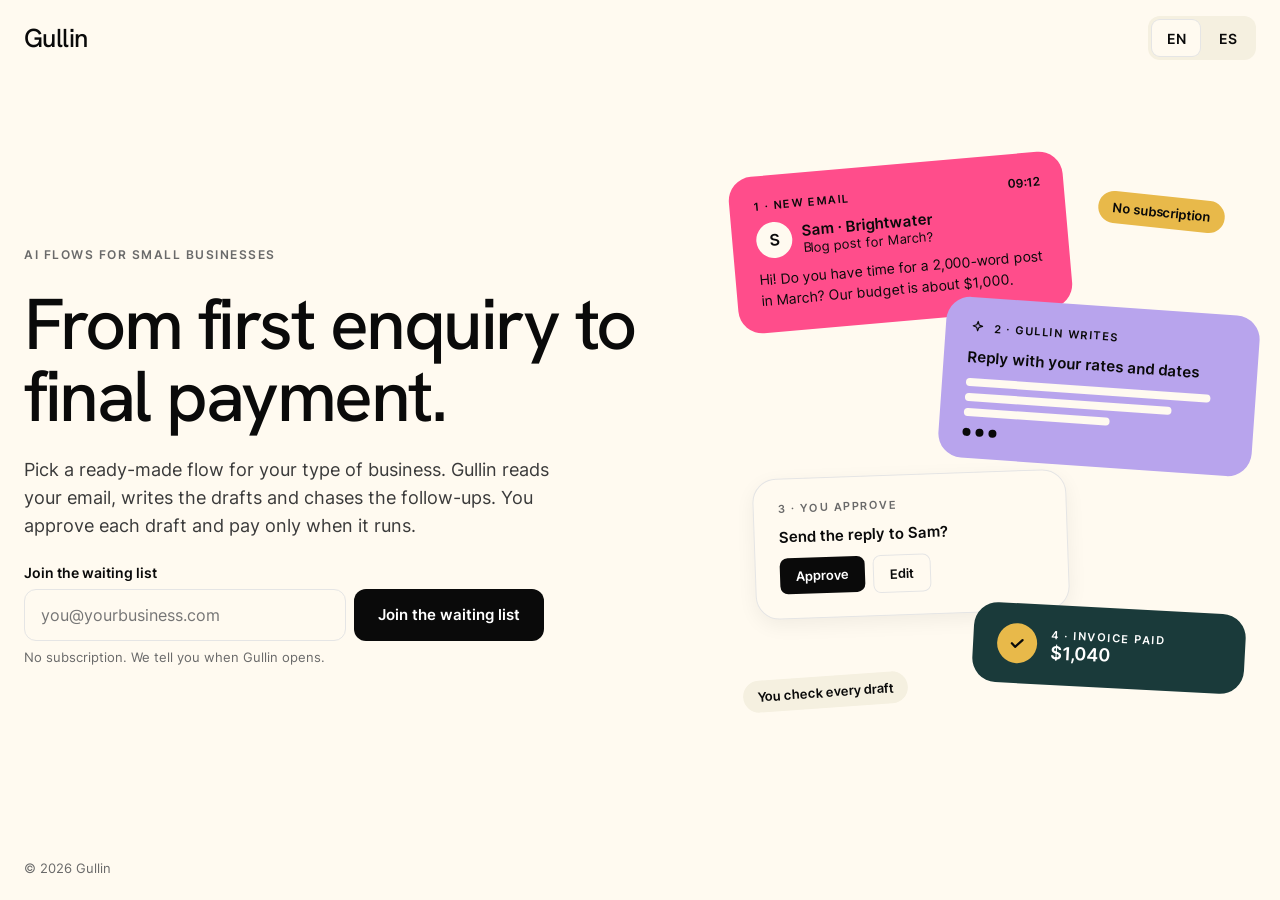
==== index.html @ 98430444 "Gullin waiting-list landing page Static site built from the Gullin landing-page design: bilingual (E" ====
<!doctype html>
<html lang="en">
<head>
<meta charset="utf-8">
<meta name="viewport" content="width=device-width, initial-scale=1">
<title>Gullin: AI flows for small businesses</title>
<meta name="description" content="Pick a ready-made flow for your type of business. Gullin reads your email, writes the drafts and chases the follow-ups.">
<link rel="stylesheet" href="assets/css/fonts.css">
<link rel="stylesheet" href="assets/css/tokens.css">
<link rel="stylesheet" href="assets/css/clay-bundle.css">
<link rel="stylesheet" href="assets/css/site.css">
<script src="assets/js/site.js" defer></script>
</head>
<body>
<div class="page">

  <header class="wrap site-header">
    <span class="logo">Gullin</span>
    <span class="spacer"></span>
    <div class="lang" role="radiogroup" aria-label="Language" data-i18n-attr="aria-label:langLabel">
      <button type="button" role="radio" aria-checked="true" data-lang="en">EN</button>
      <button type="button" role="radio" aria-checked="false" data-lang="es" tabindex="-1">ES</button>
    </div>
  </header>

  <main class="wrap hero">
    <div class="hero-copy">
      <span class="clay-eyebrow" data-i18n="eyebrow">AI flows for small businesses</span>
      <h1 class="clay-display-xl" data-i18n="title">From first enquiry to final payment.</h1>
      <p class="clay-body-md lede" data-i18n="sub">Pick a ready-made flow for your type of business. Gullin reads your email, writes the drafts and chases the follow-ups. You approve each draft and pay only when it runs.</p>

      <form class="waitlist" id="waitlist" novalidate>
        <label for="wl-email" data-i18n="label">Join the waiting list</label>
        <div class="row">
          <input id="wl-email" name="email" type="email" autocomplete="email" placeholder="you@yourbusiness.com" data-i18n-attr="placeholder:placeholder" aria-invalid="false" aria-describedby="wl-help">
          <button type="submit" data-i18n="button">Join the waiting list</button>
        </div>
        <input type="checkbox" name="botcheck" class="botcheck" tabindex="-1" autocomplete="off" aria-hidden="true">
        <span class="help" id="wl-help" data-i18n="note">No subscription. We tell you when Gullin opens.</span>
      </form>

      <div class="thanks" id="waitlist-thanks" role="status" hidden>
        <span class="tick" aria-hidden="true"><svg width="16" height="16" viewBox="0 0 24 24" fill="none" stroke="currentColor" stroke-width="3" stroke-linecap="round" stroke-linejoin="round"><path d="M5 12.5l4.5 4.5L19 7.5"></path></svg></span>
        <span class="text"><strong data-i18n="thanks">Thank you. You are on the list.</strong><span class="sub" data-i18n="thanksSub">We send you an email when Gullin opens.</span></span>
      </div>
    </div>

    <figure class="flow" role="img" aria-label="One flow in four steps: a new client email, Gullin writes the draft, you approve it, the invoice is paid" data-i18n-attr="aria-label:alt">
      <div class="flow-stage">

        <div class="card card-email">
          <span class="head"><span class="tag">1 · <span data-i18n="c1tag">New email</span></span><span class="spacer"></span><span class="time">09:12</span></span>
          <span class="from"><span class="avatar">S</span><span class="who"><span class="card-title">Sam · Brightwater</span><span class="subject" data-i18n="c1subject">Blog post for March?</span></span></span>
          <span class="body" data-i18n="c1body">Hi! Do you have time for a 2,000-word post in March? Our budget is about $1,000.</span>
        </div>

        <div class="card card-draft">
          <span class="head"><svg width="16" height="16" viewBox="0 0 24 24" fill="none" stroke="currentColor" stroke-width="1.75" stroke-linejoin="round" aria-hidden="true"><path d="M12 3l1.8 5.2L19 10l-5.2 1.8L12 17l-1.8-5.2L5 10l5.2-1.8z"></path></svg><span class="tag">2 · <span data-i18n="c2tag">Gullin writes</span></span></span>
          <span class="card-title" data-i18n="c2title">Reply with your rates and dates</span>
          <span class="lines"><span style="width:92%"></span><span style="width:78%"></span><span style="width:55%"></span></span>
          <span class="dots" aria-hidden="true"><span></span><span></span><span></span></span>
        </div>

        <div class="card card-approve">
          <span class="tag">3 · <span data-i18n="c3tag">You approve</span></span>
          <span class="card-title" data-i18n="c3title">Send the reply to Sam?</span>
          <span class="chips"><span class="chip chip-dark" data-i18n="c3ok">Approve</span><span class="chip chip-line" data-i18n="c3edit">Edit</span></span>
        </div>

        <div class="card card-paid">
          <span class="tick" aria-hidden="true"><svg width="18" height="18" viewBox="0 0 24 24" fill="none" stroke="currentColor" stroke-width="3" stroke-linecap="round" stroke-linejoin="round"><path d="M5 12.5l4.5 4.5L19 7.5"></path></svg></span>
          <span class="text"><span class="tag">4 · <span data-i18n="c4tag">Invoice paid</span></span><span class="amount">$1,040</span></span>
        </div>

        <span class="pill pill-1" data-i18n="pill1">No subscription</span>
        <span class="pill pill-2" data-i18n="pill2">You check every draft</span>
      </div>
    </figure>
  </main>

  <footer class="wrap site-footer">© 2026 Gullin</footer>
</div>
</body>
</html>
---- assets/css/fonts.css ----
@font-face{font-family:'Inter';font-weight:400;font-style:normal;font-display:block;src:url(../fonts/inter-latin-400-normal.woff2) format('woff2');}
@font-face{font-family:'Inter';font-weight:500;font-style:normal;font-display:block;src:url(../fonts/inter-latin-500-normal.woff2) format('woff2');}
@font-face{font-family:'Inter';font-weight:600;font-style:normal;font-display:block;src:url(../fonts/inter-latin-600-normal.woff2) format('woff2');}
@font-face{font-family:'Inter';font-weight:700;font-style:normal;font-display:block;src:url(../fonts/inter-latin-700-normal.woff2) format('woff2');}
@font-face{font-family:'Hanken Grotesk';font-weight:400;font-style:normal;font-display:block;src:url(../fonts/hanken-grotesk-latin-400-normal.woff2) format('woff2');}
@font-face{font-family:'Hanken Grotesk';font-weight:500;font-style:normal;font-display:block;src:url(../fonts/hanken-grotesk-latin-500-normal.woff2) format('woff2');}
@font-face{font-family:'Hanken Grotesk';font-weight:600;font-style:normal;font-display:block;src:url(../fonts/hanken-grotesk-latin-600-normal.woff2) format('woff2');}
@font-face{font-family:'Hanken Grotesk';font-weight:700;font-style:normal;font-display:block;src:url(../fonts/hanken-grotesk-latin-700-normal.woff2) format('woff2');}
---- assets/css/tokens.css ----
/* Clay Design System — generated from tokens.json */
:root, [data-theme="light"] {
  --clay-primary: #0a0a0a;
  --clay-primary-active: #1f1f1f;
  --clay-primary-disabled: #e5e5e5;
  --clay-ink: #0a0a0a;
  --clay-body-strong: #1a1a1a;
  --clay-body: #3a3a3a;
  --clay-muted: #6a6a6a;
  --clay-muted-soft: #9a9a9a;
  --clay-hairline: #e5e5e5;
  --clay-hairline-soft: #f0f0f0;
  --clay-canvas: #fffaf0;
  --clay-surface-soft: #faf5e8;
  --clay-surface-card: #f5f0e0;
  --clay-surface-strong: #ebe6d6;
  --clay-surface-dark: #0a1a1a;
  --clay-surface-dark-elevated: #1a2a2a;
  --clay-on-primary: #ffffff;
  --clay-on-dark: #ffffff;
  --clay-on-dark-soft: #a0a0a0;
  --clay-pink: #ff4d8b;
  --clay-teal: #1a3a3a;
  --clay-lavender: #b8a4ed;
  --clay-peach: #ffb084;
  --clay-ochre: #e8b94a;
  --clay-mint: #a4d4c5;
  --clay-coral: #ff6b5a;
  --clay-success: #22c55e;
  --clay-warning: #f59e0b;
  --clay-error: #ef4444;
  --surface-page: var(--clay-canvas);
  --surface-soft: var(--clay-surface-soft);
  --surface-card: var(--clay-surface-card);
  --surface-strong: var(--clay-surface-strong);
  --surface-dark: var(--clay-surface-dark);
  --text-heading: var(--clay-ink);
  --text-body: var(--clay-body);
  --text-body-strong: var(--clay-body-strong);
  --text-muted: var(--clay-muted);
  --text-caption: var(--clay-muted-soft);
  --text-on-primary: var(--clay-on-primary);
  --text-on-dark: var(--clay-on-dark);
  --border-hairline: var(--clay-hairline);
  --border-focus: var(--clay-ink);
  --action-primary: var(--clay-primary);
  --action-primary-active: var(--clay-primary-active);
  --action-disabled: var(--clay-primary-disabled);
  --shadow-none: none;
  --shadow-hover: 0 6px 20px rgba(10,10,10,0.06);
}
:root {
  --space-xxs: 4px;
  --space-xs: 8px;
  --space-sm: 12px;
  --space-md: 16px;
  --space-lg: 24px;
  --space-xl: 32px;
  --space-xxl: 48px;
  --space-section: 96px;
  --radius-xs: 6px;
  --radius-sm: 8px;
  --radius-md: 12px;
  --radius-lg: 16px;
  --radius-xl: 24px;
  --radius-pill: 9999px;
  --radius-full: 9999px;
  --container-max: 1280px;
  --nav-height: 64px;
  --control-height: 44px;
  --font-display: "Hanken Grotesk", "Inter", -apple-system, BlinkMacSystemFont, "Segoe UI", sans-serif;
  --font-body: "Inter", -apple-system, BlinkMacSystemFont, "Segoe UI", Roboto, sans-serif;
}
.clay-display-xl { font-family: var(--font-display); font-size: 72px; line-height: 1; font-weight: 500; letter-spacing: -2.5px; }
.clay-display-lg { font-family: var(--font-display); font-size: 56px; line-height: 1.05; font-weight: 500; letter-spacing: -2px; }
.clay-display-md { font-family: var(--font-display); font-size: 40px; line-height: 1.1; font-weight: 500; letter-spacing: -1px; }
.clay-display-sm { font-family: var(--font-display); font-size: 32px; line-height: 1.15; font-weight: 500; letter-spacing: -0.5px; }
.clay-title-lg { font-family: var(--font-body); font-size: 24px; line-height: 1.3; font-weight: 600; letter-spacing: -0.3px; }
.clay-title-md { font-family: var(--font-body); font-size: 18px; line-height: 1.4; font-weight: 600; }
.clay-title-sm { font-family: var(--font-body); font-size: 16px; line-height: 1.4; font-weight: 600; }
.clay-body-md { font-family: var(--font-body); font-size: 16px; line-height: 1.55; font-weight: 400; }
.clay-body-sm { font-family: var(--font-body); font-size: 14px; line-height: 1.55; font-weight: 400; }
.clay-caption { font-family: var(--font-body); font-size: 13px; line-height: 1.4; font-weight: 500; }
.clay-eyebrow { font-family: var(--font-body); font-size: 12px; line-height: 1.4; font-weight: 600; letter-spacing: 1.5px; }
.clay-button { font-family: var(--font-body); font-size: 14px; font-weight: 600; }
.clay-nav-link { font-family: var(--font-body); font-size: 14px; font-weight: 500; }
---- assets/css/clay-bundle.css ----
/* Display: Hanken Grotesk (replaces Clay's licensed Plain Black). Body: Inter. */

/* Values tokens.json does not declare under these names (the type scale as variables, a composite border). */
:root{
--border-hairline-1:1px solid var(--clay-hairline);

--type-display-xl-size:72px;--type-display-xl-lh:1;--type-display-xl-ls:-2.5px;
--type-display-lg-size:56px;--type-display-lg-lh:1.05;--type-display-lg-ls:-2px;
--type-display-md-size:40px;--type-display-md-lh:1.1;--type-display-md-ls:-1px;
--type-display-sm-size:32px;--type-display-sm-lh:1.15;--type-display-sm-ls:-0.5px;
--type-display-weight:500;
--type-title-lg-size:24px;--type-title-lg-lh:1.3;--type-title-lg-ls:-0.3px;
--type-title-md-size:18px;--type-title-md-lh:1.4;
--type-title-sm-size:16px;--type-title-sm-lh:1.4;
--type-title-weight:600;
--type-body-md-size:16px;--type-body-sm-size:14px;--type-body-lh:1.55;
--type-caption-size:13px;--type-caption-weight:500;--type-caption-lh:1.4;
--type-eyebrow-size:12px;--type-eyebrow-weight:600;--type-eyebrow-ls:1.5px;
--type-button-size:14px;--type-button-weight:600;
--type-nav-size:14px;--type-nav-weight:500;
}

/* Type style classes: size, line height, weight and tracking come from tokens.css; these add the rest. */
.clay-display-xl,.clay-display-lg,.clay-display-md,.clay-display-sm{color:var(--text-heading)}
.clay-body-md,.clay-body-sm{color:var(--text-body)}
.clay-eyebrow{text-transform:uppercase}

a{color:var(--clay-ink);text-decoration:underline;text-underline-offset:3px}
a:hover{color:var(--clay-body)}
---- assets/css/site.css ----
/* Gullin waiting-list page. Colors, type and spacing come from tokens.css and clay-bundle.css. */
body{margin:0;background:var(--clay-canvas);color:var(--clay-ink);font-family:var(--font-body)}
button,input{font:inherit;color:inherit}

.page{min-height:100vh;box-sizing:border-box;display:flex;flex-direction:column}
.wrap{max-width:var(--container-max);width:100%;margin:0 auto;padding-left:var(--space-lg);padding-right:var(--space-lg);box-sizing:border-box}

/* Header */
.site-header{padding-top:var(--space-md);padding-bottom:var(--space-md);display:flex;align-items:center;gap:var(--space-md)}
.logo{font-family:var(--font-display);font-size:26px;font-weight:500;letter-spacing:-0.6px}
.spacer{flex:1 1 0}
.lang{display:flex;gap:var(--space-xxs);padding:var(--space-xxs);border-radius:var(--radius-md);background:var(--clay-surface-card)}
.lang button{min-width:48px;height:36px;padding:0 var(--space-sm);border-radius:var(--radius-sm);border:0;font-size:14px;font-weight:600;cursor:pointer;background:transparent}
.lang button[aria-checked="true"]{background:var(--clay-canvas);box-shadow:0 0 0 1px var(--clay-hairline)}
.lang button:focus-visible,.waitlist button:focus-visible{outline:2px solid var(--border-focus);outline-offset:2px}

/* Hero */
.hero{flex:1 1 auto;padding-top:var(--space-lg);padding-bottom:var(--space-xl);display:flex;flex-wrap:wrap;align-items:center;gap:var(--space-xxl)}
.hero-copy{flex:7 1 460px;display:flex;flex-direction:column;gap:var(--space-lg)}
.hero-copy .clay-eyebrow{color:var(--clay-muted)}
.hero-copy h1{margin:0}
.hero-copy .lede{margin:0;max-width:540px;font-size:18px}

/* Waiting-list form */
.waitlist{display:flex;flex-direction:column;gap:var(--space-xs);max-width:520px}
.waitlist label{font-size:14px;font-weight:600}
.waitlist .row{display:flex;flex-wrap:wrap;gap:var(--space-xs)}
.waitlist input{flex:1 1 240px;min-width:0;height:52px;padding:0 var(--space-md);box-sizing:border-box;border-radius:var(--radius-md);border:1px solid var(--clay-hairline);background:var(--clay-canvas);font-size:16px;outline:none}
.waitlist input:focus{border-color:var(--border-focus)}
.waitlist input[aria-invalid="true"]{border-color:var(--clay-error)}
.waitlist button{height:52px;padding:0 var(--space-lg);border-radius:var(--radius-md);border:0;background:var(--clay-primary);color:var(--clay-on-primary);font-size:15px;font-weight:600;cursor:pointer}
.waitlist button:active{background:var(--clay-primary-active)}
.waitlist button:disabled{cursor:progress;background:var(--clay-primary-active)}
.waitlist .botcheck{display:none}
.waitlist .help{font-size:13px;color:var(--clay-muted)}
.waitlist .help.is-error{color:var(--clay-ink)}

.thanks{display:flex;align-items:center;gap:var(--space-sm);max-width:520px;padding:var(--space-md) 20px;box-sizing:border-box;border-radius:var(--radius-lg);background:var(--clay-surface-card)}
.thanks .tick{display:grid;place-items:center;flex:none;width:32px;height:32px;border-radius:var(--radius-full);background:var(--clay-success)}
.thanks .text{display:flex;flex-direction:column}
.thanks strong{font-size:16px;font-weight:600}
.thanks .sub{font-size:14px;color:var(--clay-body)}
[hidden]{display:none !important}

/* Flow illustration */
.flow{flex:5 1 380px;min-width:0;margin:0;display:flex;justify-content:center}
.flow-stage{position:relative;width:100%;max-width:560px;height:600px}
.card{position:absolute;box-sizing:border-box;padding:22px 24px;border-radius:var(--radius-xl);display:flex;flex-direction:column}
.tag{font-size:11px;font-weight:600;letter-spacing:1.5px;text-transform:uppercase}
.card-title{font-size:15px;font-weight:600}

.card-email{left:0;top:8px;width:64%;background:var(--clay-pink);rotate:-5deg;gap:10px}
.card-email .head{display:flex;align-items:center;gap:var(--space-xs)}
.card-email .from{display:flex;align-items:center;gap:10px}
.card-email .avatar{display:grid;place-items:center;width:36px;height:36px;border-radius:var(--radius-full);background:var(--clay-canvas);font-weight:600}
.card-email .who{display:flex;flex-direction:column}
.card-email .subject{font-size:13px}
.card-email .body{font-size:14px;line-height:1.5}
.time{font-size:12px;font-weight:600}

.card-draft{right:0;top:150px;width:60%;background:var(--clay-lavender);rotate:4deg;gap:var(--space-sm)}
.card-draft .head{display:flex;align-items:center;gap:var(--space-xs)}
.lines{display:flex;flex-direction:column;gap:7px}
.lines span{height:8px;border-radius:var(--radius-full);background:var(--clay-canvas)}
.dots{display:flex;gap:5px}
.dots span{width:8px;height:8px;border-radius:var(--radius-full);background:var(--clay-ink)}

.card-approve{left:4%;top:318px;width:60%;background:var(--clay-canvas);border:1px solid var(--clay-hairline);box-shadow:var(--shadow-hover);rotate:-2deg;gap:var(--space-sm)}
.card-approve .tag{color:var(--clay-muted)}
.chips{display:flex;gap:var(--space-xs)}
.chip{display:inline-flex;align-items:center;height:36px;padding:0 var(--space-md);border-radius:var(--radius-sm);font-size:13px;font-weight:600}
.chip-dark{background:var(--clay-ink);color:var(--clay-on-primary)}
.chip-line{border:1px solid var(--clay-hairline)}

.card-paid{right:2%;top:452px;width:52%;padding:20px 24px;background:var(--clay-teal);color:var(--clay-on-dark);rotate:3deg;flex-direction:row;align-items:center;gap:14px}
.card-paid .tick{display:grid;place-items:center;flex:none;width:40px;height:40px;border-radius:var(--radius-full);background:var(--clay-ochre);color:var(--clay-ink)}
.card-paid .text{display:flex;flex-direction:column}
.card-paid .amount{font-size:18px;font-weight:600}

.pill{position:absolute;padding:var(--space-xs) 14px;border-radius:var(--radius-pill);font-size:13px;font-weight:600}
.pill-1{right:6%;top:40px;background:var(--clay-ochre);rotate:6deg}
.pill-2{left:2%;top:520px;background:var(--clay-surface-card);rotate:-4deg}

/* Motion */
@keyframes gl-float{0%,100%{translate:0 0}50%{translate:0 -8px}}
@keyframes gl-type{0%,100%{opacity:.35}50%{opacity:1}}
.card-email{animation:gl-float 6s ease-in-out infinite}
.card-draft{animation:gl-float 7s ease-in-out .8s infinite}
.card-approve{animation:gl-float 6.5s ease-in-out 1.6s infinite}
.card-paid{animation:gl-float 7.5s ease-in-out 2.4s infinite}
.dots span{animation:gl-type 1.2s ease-in-out infinite}
.dots span:nth-child(2){animation-delay:.2s}
.dots span:nth-child(3){animation-delay:.4s}
@media (prefers-reduced-motion: reduce){.card,.dots span{animation:none}}

/* Footer */
.site-footer{padding-top:var(--space-md);padding-bottom:var(--space-lg);font-size:13px;color:var(--clay-muted)}

/* Phone width */
@media (max-width: 600px){
  .wrap{padding-left:var(--space-md);padding-right:var(--space-md)}
  .hero-copy{flex-basis:100%}
  .hero-copy h1{font-size:48px;letter-spacing:-1.5px}
  .flow{flex-basis:100%;margin-top:var(--space-lg)}
  .flow-stage{height:690px}
  .card-email{width:86%}
  .card-draft{width:80%;top:225px}
  .card-approve{width:82%;top:405px}
  .card-paid{width:70%;top:550px}
  .pill-1{top:-34px}
  .pill-2{top:645px}
}
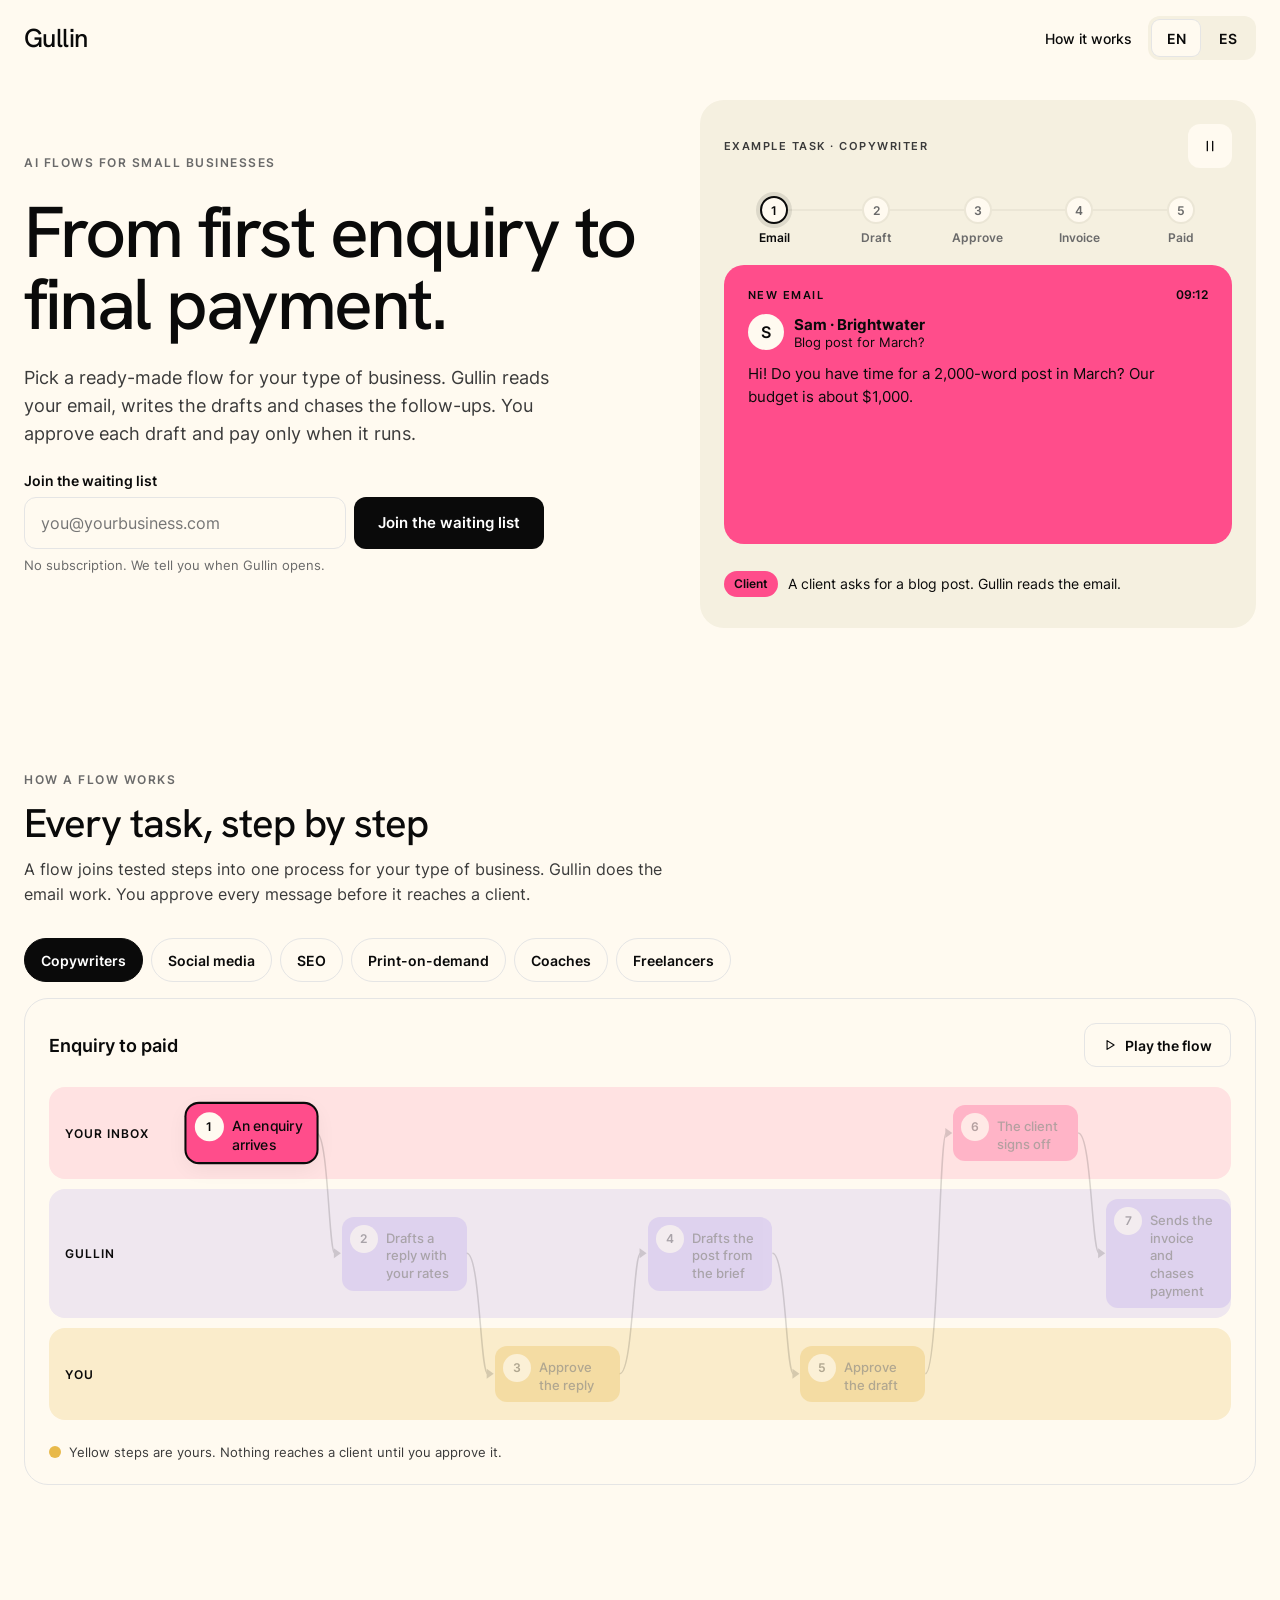
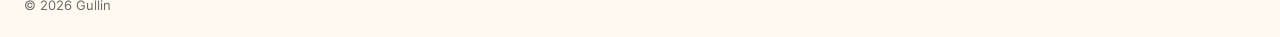
==== commit 381919cb: "Show how a task flows: interactive example and flow diagram - Hero: replace the static card collage " ====
--- a/index.html
+++ b/index.html
@@ -10,72 +10,134 @@
 <link rel="stylesheet" href="assets/css/clay-bundle.css">
 <link rel="stylesheet" href="assets/css/site.css">
 <script src="assets/js/site.js" defer></script>
+<script src="assets/js/flow.js" defer></script>
 </head>
 <body>
 <div class="page">
 
   <header class="wrap site-header">
-    <span class="logo">Gullin</span>
+    <a class="logo" href="#top">Gullin</a>
     <span class="spacer"></span>
+    <a class="nav-link" href="#how" data-i18n="navHow">How it works</a>
     <div class="lang" role="radiogroup" aria-label="Language" data-i18n-attr="aria-label:langLabel">
       <button type="button" role="radio" aria-checked="true" data-lang="en">EN</button>
       <button type="button" role="radio" aria-checked="false" data-lang="es" tabindex="-1">ES</button>
     </div>
   </header>
 
-  <main class="wrap hero">
-    <div class="hero-copy">
-      <span class="clay-eyebrow" data-i18n="eyebrow">AI flows for small businesses</span>
-      <h1 class="clay-display-xl" data-i18n="title">From first enquiry to final payment.</h1>
-      <p class="clay-body-md lede" data-i18n="sub">Pick a ready-made flow for your type of business. Gullin reads your email, writes the drafts and chases the follow-ups. You approve each draft and pay only when it runs.</p>
+  <main id="top">
+    <section class="wrap hero">
+      <div class="hero-copy">
+        <span class="clay-eyebrow" data-i18n="eyebrow">AI flows for small businesses</span>
+        <h1 class="clay-display-xl" data-i18n="title">From first enquiry to final payment.</h1>
+        <p class="clay-body-md lede" data-i18n="sub">Pick a ready-made flow for your type of business. Gullin reads your email, writes the drafts and chases the follow-ups. You approve each draft and pay only when it runs.</p>
 
-      <form class="waitlist" id="waitlist" novalidate>
-        <label for="wl-email" data-i18n="label">Join the waiting list</label>
-        <div class="row">
-          <input id="wl-email" name="email" type="email" autocomplete="email" placeholder="you@yourbusiness.com" data-i18n-attr="placeholder:placeholder" aria-invalid="false" aria-describedby="wl-help">
-          <button type="submit" data-i18n="button">Join the waiting list</button>
+        <form class="waitlist" id="waitlist" novalidate>
+          <label for="wl-email" data-i18n="label">Join the waiting list</label>
+          <div class="row">
+            <input id="wl-email" name="email" type="email" autocomplete="email" placeholder="you@yourbusiness.com" data-i18n-attr="placeholder:placeholder" aria-invalid="false" aria-describedby="wl-help">
+            <button type="submit" data-i18n="button">Join the waiting list</button>
+          </div>
+          <input type="checkbox" name="botcheck" class="botcheck" tabindex="-1" autocomplete="off" aria-hidden="true">
+          <span class="help" id="wl-help" data-i18n="note">No subscription. We tell you when Gullin opens.</span>
+        </form>
+
+        <div class="thanks" id="waitlist-thanks" role="status" hidden>
+          <span class="tick" aria-hidden="true"><svg width="16" height="16" viewBox="0 0 24 24" fill="none" stroke="currentColor" stroke-width="3" stroke-linecap="round" stroke-linejoin="round"><path d="M5 12.5l4.5 4.5L19 7.5"></path></svg></span>
+          <span class="text"><strong data-i18n="thanks">Thank you. You are on the list.</strong><span class="sub" data-i18n="thanksSub">We send you an email when Gullin opens.</span></span>
         </div>
-        <input type="checkbox" name="botcheck" class="botcheck" tabindex="-1" autocomplete="off" aria-hidden="true">
-        <span class="help" id="wl-help" data-i18n="note">No subscription. We tell you when Gullin opens.</span>
-      </form>
+      </div>
 
-      <div class="thanks" id="waitlist-thanks" role="status" hidden>
-        <span class="tick" aria-hidden="true"><svg width="16" height="16" viewBox="0 0 24 24" fill="none" stroke="currentColor" stroke-width="3" stroke-linecap="round" stroke-linejoin="round"><path d="M5 12.5l4.5 4.5L19 7.5"></path></svg></span>
-        <span class="text"><strong data-i18n="thanks">Thank you. You are on the list.</strong><span class="sub" data-i18n="thanksSub">We send you an email when Gullin opens.</span></span>
-      </div>
-    </div>
-
-    <figure class="flow" role="img" aria-label="One flow in four steps: a new client email, Gullin writes the draft, you approve it, the invoice is paid" data-i18n-attr="aria-label:alt">
-      <div class="flow-stage">
-
-        <div class="card card-email">
-          <span class="head"><span class="tag">1 · <span data-i18n="c1tag">New email</span></span><span class="spacer"></span><span class="time">09:12</span></span>
-          <span class="from"><span class="avatar">S</span><span class="who"><span class="card-title">Sam · Brightwater</span><span class="subject" data-i18n="c1subject">Blog post for March?</span></span></span>
-          <span class="body" data-i18n="c1body">Hi! Do you have time for a 2,000-word post in March? Our budget is about $1,000.</span>
+      <!-- Live example task: filled and driven by flow.js -->
+      <section class="demo" id="demo" aria-labelledby="demo-title">
+        <div class="demo-head">
+          <span class="tag" id="demo-title" data-f="demoTag">Example task · Copywriter</span>
+          <span class="spacer"></span>
+          <button type="button" class="icon-btn" id="demo-toggle" aria-label="Pause">
+            <svg class="i-pause" width="16" height="16" viewBox="0 0 24 24" fill="none" stroke="currentColor" stroke-width="2" stroke-linecap="round" aria-hidden="true"><path d="M8 5v14M16 5v14"></path></svg>
+            <svg class="i-play" width="16" height="16" viewBox="0 0 24 24" fill="none" stroke="currentColor" stroke-width="2" stroke-linejoin="round" aria-hidden="true"><path d="M7 4.5v15l12-7.5z"></path></svg>
+            <svg class="i-replay" width="16" height="16" viewBox="0 0 24 24" fill="none" stroke="currentColor" stroke-width="2" stroke-linecap="round" stroke-linejoin="round" aria-hidden="true"><path d="M4 12a8 8 0 1 0 2.4-5.7M4 4v4h4"></path></svg>
+          </button>
         </div>
 
-        <div class="card card-draft">
-          <span class="head"><svg width="16" height="16" viewBox="0 0 24 24" fill="none" stroke="currentColor" stroke-width="1.75" stroke-linejoin="round" aria-hidden="true"><path d="M12 3l1.8 5.2L19 10l-5.2 1.8L12 17l-1.8-5.2L5 10l5.2-1.8z"></path></svg><span class="tag">2 · <span data-i18n="c2tag">Gullin writes</span></span></span>
-          <span class="card-title" data-i18n="c2title">Reply with your rates and dates</span>
-          <span class="lines"><span style="width:92%"></span><span style="width:78%"></span><span style="width:55%"></span></span>
-          <span class="dots" aria-hidden="true"><span></span><span></span><span></span></span>
+        <ol class="stepper" id="demo-steps"></ol>
+
+        <div class="stage" id="demo-stage">
+          <!-- 1 · email -->
+          <article class="panel panel-email" data-step="0">
+            <span class="panel-head"><span class="tag" data-f="s0tag">New email</span><span class="spacer"></span><span class="time">09:12</span></span>
+            <span class="from"><span class="avatar" aria-hidden="true">S</span><span class="who"><strong>Sam · Brightwater</strong><span data-f="subject">Blog post for March?</span></span></span>
+            <p class="panel-body" data-f="enquiry">Hi! Do you have time for a 2,000-word post in March? Our budget is about $1,000.</p>
+          </article>
+
+          <!-- 2 · Gullin writes -->
+          <article class="panel panel-draft" data-step="1">
+            <span class="panel-head"><svg width="16" height="16" viewBox="0 0 24 24" fill="none" stroke="currentColor" stroke-width="1.75" stroke-linejoin="round" aria-hidden="true"><path d="M12 3l1.8 5.2L19 10l-5.2 1.8L12 17l-1.8-5.2L5 10l5.2-1.8z"></path></svg><span class="tag" data-f="s1tag">Gullin writes</span></span>
+            <strong class="panel-title" data-f="s1title">Reply with your rates and dates</strong>
+            <p class="panel-body typing"><span id="demo-typed"></span><span class="caret" aria-hidden="true"></span></p>
+          </article>
+
+          <!-- 3 · you approve -->
+          <article class="panel panel-approve" data-step="2">
+            <span class="panel-head"><span class="tag" data-f="s2tag">You approve</span><span class="spacer"></span><span class="your-turn" data-f="yourTurn">Your turn</span></span>
+            <strong class="panel-title" data-f="s2title">Send the reply to Sam?</strong>
+            <label class="sr-only" for="demo-draft" data-f="draftLabel">Draft reply</label>
+            <textarea id="demo-draft" class="draft" rows="4" readonly></textarea>
+            <span class="actions">
+              <button type="button" class="btn btn-dark" id="demo-approve" data-f="approve">Approve</button>
+              <button type="button" class="btn btn-line" id="demo-edit" data-f="edit">Edit</button>
+            </span>
+          </article>
+
+          <!-- 4 · invoice -->
+          <article class="panel panel-invoice" data-step="3">
+            <span class="panel-head"><span class="tag" data-f="s3tag">Invoice sent</span><span class="spacer"></span><span class="time">#0042</span></span>
+            <span class="invoice-row"><span data-f="invoiceLine">Brightwater · Blog post, March</span><strong>$1,040</strong></span>
+            <span class="invoice-meta" data-f="invoiceDue">Due in 14 days</span>
+            <span class="sent-line"><svg width="16" height="16" viewBox="0 0 24 24" fill="none" stroke="currentColor" stroke-width="2" stroke-linecap="round" stroke-linejoin="round" aria-hidden="true"><path d="M4 12l16-8-6 16-3-7z"></path></svg><span data-f="invoiceSent">Sent to sam@brightwater.example</span></span>
+          </article>
+
+          <!-- 5 · paid -->
+          <article class="panel panel-paid" data-step="4">
+            <span class="paid-tick" aria-hidden="true"><svg width="22" height="22" viewBox="0 0 24 24" fill="none" stroke="currentColor" stroke-width="3" stroke-linecap="round" stroke-linejoin="round"><path d="M5 12.5l4.5 4.5L19 7.5"></path></svg></span>
+            <span class="tag" data-f="s4tag">Invoice paid</span>
+            <strong class="paid-amount">$1,040</strong>
+            <span data-f="s4body">Brightwater paid. The task is done.</span>
+          </article>
         </div>
 
-        <div class="card card-approve">
-          <span class="tag">3 · <span data-i18n="c3tag">You approve</span></span>
-          <span class="card-title" data-i18n="c3title">Send the reply to Sam?</span>
-          <span class="chips"><span class="chip chip-dark" data-i18n="c3ok">Approve</span><span class="chip chip-line" data-i18n="c3edit">Edit</span></span>
+        <p class="caption" id="demo-caption" aria-live="polite"><span class="actor" id="demo-actor"></span><span id="demo-caption-text"></span></p>
+      </section>
+    </section>
+
+    <!-- How a flow works: swimlane diagram, filled by flow.js -->
+    <section class="wrap how" id="how" aria-labelledby="how-title">
+      <div class="how-intro">
+        <span class="clay-eyebrow" data-i18n="howEyebrow">How a flow works</span>
+        <h2 class="clay-display-md" id="how-title" data-i18n="howTitle">Every task, step by step</h2>
+        <p class="clay-body-md" data-i18n="howSub">A flow joins tested steps into one process for your type of business. Gullin does the email work. You approve every message before it reaches a client.</p>
+      </div>
+
+      <div class="tabs" role="tablist" id="flow-tabs" aria-label="Business type" data-i18n-attr="aria-label:tabsLabel"></div>
+
+      <div class="flow-panel" role="tabpanel" id="flow-panel" tabindex="0">
+        <div class="flow-head">
+          <strong class="flow-name" id="flow-name"></strong>
+          <span class="spacer"></span>
+          <button type="button" class="btn btn-line" id="flow-play">
+            <svg width="14" height="14" viewBox="0 0 24 24" fill="none" stroke="currentColor" stroke-width="2" stroke-linejoin="round" aria-hidden="true"><path d="M7 4.5v15l12-7.5z"></path></svg>
+            <span data-i18n="playFlow">Play the flow</span>
+          </button>
         </div>
+        <div class="lanes-scroll">
+          <div class="lanes" id="lanes">
+            <svg class="links" id="links" aria-hidden="true"></svg>
+          </div>
+        </div>
+        <p class="legend"><span class="legend-dot lane-you" aria-hidden="true"></span><span data-i18n="legend">Yellow steps are yours. Nothing reaches a client until you approve it.</span></p>
+      </div>
+    </section>
 
-        <div class="card card-paid">
-          <span class="tick" aria-hidden="true"><svg width="18" height="18" viewBox="0 0 24 24" fill="none" stroke="currentColor" stroke-width="3" stroke-linecap="round" stroke-linejoin="round"><path d="M5 12.5l4.5 4.5L19 7.5"></path></svg></span>
-          <span class="text"><span class="tag">4 · <span data-i18n="c4tag">Invoice paid</span></span><span class="amount">$1,040</span></span>
-        </div>
-
-        <span class="pill pill-1" data-i18n="pill1">No subscription</span>
-        <span class="pill pill-2" data-i18n="pill2">You check every draft</span>
-      </div>
-    </figure>
   </main>
 
   <footer class="wrap site-footer">© 2026 Gullin</footer>
--- a/assets/css/site.css
+++ b/assets/css/site.css
@@ -1,32 +1,47 @@
 /* Gullin waiting-list page. Colors, type and spacing come from tokens.css and clay-bundle.css. */
 body{margin:0;background:var(--clay-canvas);color:var(--clay-ink);font-family:var(--font-body)}
-button,input{font:inherit;color:inherit}
+button,input,textarea{font:inherit;color:inherit}
+[hidden]{display:none !important}
+.sr-only{position:absolute;width:1px;height:1px;padding:0;margin:-1px;overflow:hidden;clip:rect(0,0,0,0);white-space:nowrap;border:0}
+.spacer{flex:1 1 0}
+:focus-visible{outline:2px solid var(--border-focus);outline-offset:2px}
 
 .page{min-height:100vh;box-sizing:border-box;display:flex;flex-direction:column}
+.page main{flex:1 1 auto}
 .wrap{max-width:var(--container-max);width:100%;margin:0 auto;padding-left:var(--space-lg);padding-right:var(--space-lg);box-sizing:border-box}
+
+/* Shared bits */
+.tag{font-size:11px;font-weight:600;letter-spacing:1.5px;text-transform:uppercase}
+.time{font-size:12px;font-weight:600}
+.btn{display:inline-flex;align-items:center;justify-content:center;gap:var(--space-xs);height:44px;padding:0 18px;box-sizing:border-box;border-radius:var(--radius-md);border:0;font-size:14px;font-weight:600;text-decoration:none;cursor:pointer;white-space:nowrap}
+.btn-dark{background:var(--clay-primary);color:var(--clay-on-primary)}
+.btn-dark:hover{background:var(--clay-primary-active);color:var(--clay-on-primary)}
+.btn-line{background:var(--clay-canvas);border:1px solid var(--clay-hairline);color:var(--clay-ink)}
+.btn-line:hover{background:var(--clay-surface-soft)}
+.btn:disabled{cursor:default;opacity:.6}
+.btn-lg{height:52px;padding:0 var(--space-lg);font-size:15px}
 
 /* Header */
 .site-header{padding-top:var(--space-md);padding-bottom:var(--space-md);display:flex;align-items:center;gap:var(--space-md)}
-.logo{font-family:var(--font-display);font-size:26px;font-weight:500;letter-spacing:-0.6px}
-.spacer{flex:1 1 0}
+.logo{font-family:var(--font-display);font-size:26px;font-weight:500;letter-spacing:-0.6px;text-decoration:none;color:var(--clay-ink)}
+.nav-link{display:inline-flex;align-items:center;min-height:44px;font-size:14px;font-weight:500;text-decoration:none}
 .lang{display:flex;gap:var(--space-xxs);padding:var(--space-xxs);border-radius:var(--radius-md);background:var(--clay-surface-card)}
 .lang button{min-width:48px;height:36px;padding:0 var(--space-sm);border-radius:var(--radius-sm);border:0;font-size:14px;font-weight:600;cursor:pointer;background:transparent}
 .lang button[aria-checked="true"]{background:var(--clay-canvas);box-shadow:0 0 0 1px var(--clay-hairline)}
-.lang button:focus-visible,.waitlist button:focus-visible{outline:2px solid var(--border-focus);outline-offset:2px}
 
 /* Hero */
-.hero{flex:1 1 auto;padding-top:var(--space-lg);padding-bottom:var(--space-xl);display:flex;flex-wrap:wrap;align-items:center;gap:var(--space-xxl)}
-.hero-copy{flex:7 1 460px;display:flex;flex-direction:column;gap:var(--space-lg)}
+.hero{padding-top:var(--space-lg);padding-bottom:var(--space-xxl);display:flex;flex-wrap:wrap;align-items:center;gap:var(--space-xxl)}
+.hero-copy{flex:6 1 440px;display:flex;flex-direction:column;gap:var(--space-lg)}
 .hero-copy .clay-eyebrow{color:var(--clay-muted)}
 .hero-copy h1{margin:0}
 .hero-copy .lede{margin:0;max-width:540px;font-size:18px}
 
 /* Waiting-list form */
-.waitlist{display:flex;flex-direction:column;gap:var(--space-xs);max-width:520px}
+.waitlist{display:flex;flex-direction:column;gap:var(--space-xs);max-width:520px;scroll-margin:120px}
 .waitlist label{font-size:14px;font-weight:600}
 .waitlist .row{display:flex;flex-wrap:wrap;gap:var(--space-xs)}
-.waitlist input{flex:1 1 240px;min-width:0;height:52px;padding:0 var(--space-md);box-sizing:border-box;border-radius:var(--radius-md);border:1px solid var(--clay-hairline);background:var(--clay-canvas);font-size:16px;outline:none}
-.waitlist input:focus{border-color:var(--border-focus)}
+.waitlist input[type="email"]{flex:1 1 240px;min-width:0;height:52px;padding:0 var(--space-md);box-sizing:border-box;border-radius:var(--radius-md);border:1px solid var(--clay-hairline);background:var(--clay-canvas);font-size:16px;outline:none}
+.waitlist input[type="email"]:focus{border-color:var(--border-focus)}
 .waitlist input[aria-invalid="true"]{border-color:var(--clay-error)}
 .waitlist button{height:52px;padding:0 var(--space-lg);border-radius:var(--radius-md);border:0;background:var(--clay-primary);color:var(--clay-on-primary);font-size:15px;font-weight:600;cursor:pointer}
 .waitlist button:active{background:var(--clay-primary-active)}
@@ -35,78 +50,149 @@
 .waitlist .help{font-size:13px;color:var(--clay-muted)}
 .waitlist .help.is-error{color:var(--clay-ink)}
 
-.thanks{display:flex;align-items:center;gap:var(--space-sm);max-width:520px;padding:var(--space-md) 20px;box-sizing:border-box;border-radius:var(--radius-lg);background:var(--clay-surface-card)}
+.thanks{display:flex;align-items:center;gap:var(--space-sm);max-width:520px;padding:var(--space-md) 20px;box-sizing:border-box;border-radius:var(--radius-lg);background:var(--clay-surface-card);scroll-margin:120px}
 .thanks .tick{display:grid;place-items:center;flex:none;width:32px;height:32px;border-radius:var(--radius-full);background:var(--clay-success)}
 .thanks .text{display:flex;flex-direction:column}
 .thanks strong{font-size:16px;font-weight:600}
 .thanks .sub{font-size:14px;color:var(--clay-body)}
-[hidden]{display:none !important}
 
-/* Flow illustration */
-.flow{flex:5 1 380px;min-width:0;margin:0;display:flex;justify-content:center}
-.flow-stage{position:relative;width:100%;max-width:560px;height:600px}
-.card{position:absolute;box-sizing:border-box;padding:22px 24px;border-radius:var(--radius-xl);display:flex;flex-direction:column}
-.tag{font-size:11px;font-weight:600;letter-spacing:1.5px;text-transform:uppercase}
-.card-title{font-size:15px;font-weight:600}
+/* ---------- Example task ---------- */
+.demo{flex:5 1 400px;min-width:0;box-sizing:border-box;padding:var(--space-lg);border-radius:var(--radius-xl);background:var(--clay-surface-card);display:flex;flex-direction:column;gap:20px}
+.demo-head{display:flex;align-items:center;gap:var(--space-xs)}
+.demo-head .tag{color:var(--clay-body)}
+.icon-btn{display:grid;place-items:center;flex:none;width:44px;height:44px;border-radius:var(--radius-md);border:0;background:var(--clay-canvas);cursor:pointer}
+.icon-btn:hover{background:var(--clay-surface-soft)}
+.icon-btn svg{display:none}
+.icon-btn[data-mode="pause"] .i-pause,.icon-btn[data-mode="play"] .i-play,.icon-btn[data-mode="replay"] .i-replay{display:block}
 
-.card-email{left:0;top:8px;width:64%;background:var(--clay-pink);rotate:-5deg;gap:10px}
-.card-email .head{display:flex;align-items:center;gap:var(--space-xs)}
-.card-email .from{display:flex;align-items:center;gap:10px}
-.card-email .avatar{display:grid;place-items:center;width:36px;height:36px;border-radius:var(--radius-full);background:var(--clay-canvas);font-weight:600}
-.card-email .who{display:flex;flex-direction:column}
-.card-email .subject{font-size:13px}
-.card-email .body{font-size:14px;line-height:1.5}
-.time{font-size:12px;font-weight:600}
+/* Stepper: five dots on a track that fills as the task moves on */
+.stepper{--progress:0%;list-style:none;margin:0;padding:0;display:grid;grid-template-columns:repeat(5,1fr);position:relative}
+.stepper::before,.stepper::after{content:"";position:absolute;top:21px;left:10%;height:2px;border-radius:2px}
+.stepper::before{right:10%;background:var(--clay-surface-strong)}
+.stepper::after{width:calc(var(--progress) * .8);background:var(--clay-ink);transition:width .5s ease}
+.step{position:relative;z-index:1;width:100%;min-height:44px;padding:0;border:0;background:none;display:flex;flex-direction:column;align-items:center;gap:6px;cursor:pointer;border-radius:var(--radius-sm)}
+.step-dot{display:grid;place-items:center;width:28px;height:28px;margin-top:8px;box-sizing:border-box;border-radius:var(--radius-full);border:2px solid var(--clay-surface-strong);background:var(--clay-canvas);font-size:12px;font-weight:600;color:var(--clay-muted);transition:background .3s,border-color .3s,color .3s,box-shadow .3s}
+.step-label{font-size:12px;font-weight:600;color:var(--clay-muted)}
+.step.is-done .step-dot{background:var(--clay-ink);border-color:var(--clay-ink);color:var(--clay-on-primary)}
+.step.is-active .step-dot{border-color:var(--clay-ink);color:var(--clay-ink);box-shadow:0 0 0 4px rgba(10,10,10,.1)}
+.step.is-done .step-label,.step.is-active .step-label{color:var(--clay-ink)}
 
-.card-draft{right:0;top:150px;width:60%;background:var(--clay-lavender);rotate:4deg;gap:var(--space-sm)}
-.card-draft .head{display:flex;align-items:center;gap:var(--space-xs)}
-.lines{display:flex;flex-direction:column;gap:7px}
-.lines span{height:8px;border-radius:var(--radius-full);background:var(--clay-canvas)}
-.dots{display:flex;gap:5px}
-.dots span{width:8px;height:8px;border-radius:var(--radius-full);background:var(--clay-ink)}
+/* Stage: the panels sit on top of each other; only the current one shows */
+.stage{display:grid}
+.panel{grid-area:1/1;align-self:stretch;box-sizing:border-box;padding:22px 24px;border-radius:20px;display:flex;flex-direction:column;gap:var(--space-sm);opacity:0;visibility:hidden;transform:translateY(10px);transition:opacity .35s ease,transform .35s ease,visibility 0s linear .35s}
+.panel.is-shown{opacity:1;visibility:visible;transform:none;transition:opacity .35s ease,transform .35s ease}
+.panel-head{display:flex;align-items:center;gap:var(--space-xs)}
+.panel-title{font-size:16px;font-weight:600}
+.panel-body{margin:0;font-size:15px;line-height:1.55}
 
-.card-approve{left:4%;top:318px;width:60%;background:var(--clay-canvas);border:1px solid var(--clay-hairline);box-shadow:var(--shadow-hover);rotate:-2deg;gap:var(--space-sm)}
-.card-approve .tag{color:var(--clay-muted)}
-.chips{display:flex;gap:var(--space-xs)}
-.chip{display:inline-flex;align-items:center;height:36px;padding:0 var(--space-md);border-radius:var(--radius-sm);font-size:13px;font-weight:600}
-.chip-dark{background:var(--clay-ink);color:var(--clay-on-primary)}
-.chip-line{border:1px solid var(--clay-hairline)}
+.panel-email{background:var(--clay-pink)}
+.from{display:flex;align-items:center;gap:10px}
+.avatar{display:grid;place-items:center;flex:none;width:36px;height:36px;border-radius:var(--radius-full);background:var(--clay-canvas);font-weight:600}
+.who{display:flex;flex-direction:column;font-size:13px}
+.who strong{font-size:15px}
 
-.card-paid{right:2%;top:452px;width:52%;padding:20px 24px;background:var(--clay-teal);color:var(--clay-on-dark);rotate:3deg;flex-direction:row;align-items:center;gap:14px}
-.card-paid .tick{display:grid;place-items:center;flex:none;width:40px;height:40px;border-radius:var(--radius-full);background:var(--clay-ochre);color:var(--clay-ink)}
-.card-paid .text{display:flex;flex-direction:column}
-.card-paid .amount{font-size:18px;font-weight:600}
+.panel-draft{background:var(--clay-lavender)}
+.typing{min-height:6.2em}
+.caret{display:inline-block;width:2px;height:1.1em;margin-left:1px;background:var(--clay-ink);vertical-align:text-bottom;animation:gl-blink 1s steps(1) infinite}
+.typing.is-done .caret{display:none}
 
-.pill{position:absolute;padding:var(--space-xs) 14px;border-radius:var(--radius-pill);font-size:13px;font-weight:600}
-.pill-1{right:6%;top:40px;background:var(--clay-ochre);rotate:6deg}
-.pill-2{left:2%;top:520px;background:var(--clay-surface-card);rotate:-4deg}
+.panel-approve{background:var(--clay-canvas);border:1px solid var(--clay-hairline);box-shadow:var(--shadow-hover)}
+.panel-approve .tag{color:var(--clay-muted)}
+.your-turn{padding:4px 10px;border-radius:var(--radius-pill);background:var(--clay-ochre);font-size:12px;font-weight:600}
+.draft{width:100%;box-sizing:border-box;min-height:104px;padding:var(--space-sm);border-radius:var(--radius-md);border:1px solid var(--clay-hairline);background:var(--clay-surface-soft);font-size:14px;line-height:1.5;resize:vertical}
+.draft[readonly]{resize:none}
+.draft:not([readonly]){background:var(--clay-canvas);border-color:var(--clay-ink)}
+.actions{display:flex;flex-wrap:wrap;gap:var(--space-xs)}
+.panel-approve.is-shown #demo-approve{animation:gl-ring 1.8s ease-out infinite}
 
-/* Motion */
-@keyframes gl-float{0%,100%{translate:0 0}50%{translate:0 -8px}}
-@keyframes gl-type{0%,100%{opacity:.35}50%{opacity:1}}
-.card-email{animation:gl-float 6s ease-in-out infinite}
-.card-draft{animation:gl-float 7s ease-in-out .8s infinite}
-.card-approve{animation:gl-float 6.5s ease-in-out 1.6s infinite}
-.card-paid{animation:gl-float 7.5s ease-in-out 2.4s infinite}
-.dots span{animation:gl-type 1.2s ease-in-out infinite}
-.dots span:nth-child(2){animation-delay:.2s}
-.dots span:nth-child(3){animation-delay:.4s}
-@media (prefers-reduced-motion: reduce){.card,.dots span{animation:none}}
+.panel-invoice{background:var(--clay-peach)}
+.invoice-row{display:flex;align-items:baseline;justify-content:space-between;gap:var(--space-md);font-size:15px}
+.invoice-row strong{font-family:var(--font-display);font-size:28px;font-weight:500;letter-spacing:-0.5px}
+.invoice-meta{font-size:13px}
+.sent-line{display:flex;align-items:center;gap:var(--space-xs);padding-top:var(--space-sm);border-top:1px solid rgba(10,10,10,.15);font-size:13px;font-weight:500}
+
+.panel-paid{background:var(--clay-teal);color:var(--clay-on-dark);align-items:flex-start}
+.paid-tick{display:grid;place-items:center;width:48px;height:48px;border-radius:var(--radius-full);background:var(--clay-ochre);color:var(--clay-ink)}
+.paid-amount{font-family:var(--font-display);font-size:40px;font-weight:500;letter-spacing:-1px;line-height:1}
+
+.caption{display:flex;align-items:center;gap:10px;margin:0;font-size:14px;line-height:1.45;min-height:40px}
+.actor{flex:none;padding:4px 10px;border-radius:var(--radius-pill);font-size:12px;font-weight:600}
+.actor-client{background:var(--clay-pink)}
+.actor-gullin{background:var(--clay-lavender)}
+.actor-you{background:var(--clay-ochre)}
+
+/* ---------- How a flow works ---------- */
+.how{padding-top:var(--space-section);padding-bottom:var(--space-section);scroll-margin-top:var(--space-md)}
+.how-intro{display:flex;flex-direction:column;gap:var(--space-sm);max-width:680px}
+.how-intro .clay-eyebrow{color:var(--clay-muted)}
+.how-intro h2,.how-intro p{margin:0}
+
+.tabs{display:flex;flex-wrap:wrap;gap:var(--space-xs);margin:var(--space-xl) 0 var(--space-md)}
+.tab{height:44px;padding:0 var(--space-md);border-radius:var(--radius-pill);border:1px solid var(--clay-hairline);background:var(--clay-canvas);font-size:14px;font-weight:600;cursor:pointer}
+.tab:hover{background:var(--clay-surface-soft)}
+.tab[aria-selected="true"]{background:var(--clay-ink);border-color:var(--clay-ink);color:var(--clay-on-primary)}
+
+.flow-panel{display:flex;flex-direction:column;gap:20px;padding:var(--space-lg);border-radius:var(--radius-xl);border:1px solid var(--clay-hairline)}
+.flow-head{display:flex;flex-wrap:wrap;align-items:center;gap:var(--space-sm)}
+.flow-name{font-size:18px;font-weight:600}
+.lanes-scroll{overflow-x:auto;padding-bottom:4px}
+
+/* Swimlanes: one row per actor, one column per step */
+.lanes{--vertical:0;--label:112px;position:relative;display:grid;grid-template-columns:var(--label) repeat(var(--cols),minmax(118px,1fr));grid-template-rows:repeat(3,minmax(92px,auto));column-gap:28px;row-gap:10px;min-width:calc(var(--label) + var(--cols) * 146px)}
+.lane{grid-column:1 / -1;grid-row:var(--row);display:flex;align-items:center;padding-left:var(--space-md);border-radius:var(--radius-lg)}
+.lane-inbox{background:color-mix(in srgb,var(--clay-pink) 14%,var(--clay-canvas))}
+.lane-gullin{background:color-mix(in srgb,var(--clay-lavender) 22%,var(--clay-canvas))}
+.lane-you{background:color-mix(in srgb,var(--clay-ochre) 22%,var(--clay-canvas))}
+.lane-label{max-width:calc(var(--label) - 24px);font-size:12px;font-weight:600;letter-spacing:1px;text-transform:uppercase}
+.nodes{display:contents;list-style:none}
+.node{position:relative;z-index:2;grid-column:calc(var(--col) + 1);grid-row:var(--row);align-self:center;margin:10px 0;display:flex;align-items:flex-start;gap:var(--space-xs);padding:var(--space-xs) var(--space-sm) var(--space-xs) var(--space-xs);border-radius:var(--radius-md);font-size:13px;line-height:1.35;font-weight:500;transition:opacity .35s ease,transform .35s ease,box-shadow .35s ease}
+.node-inbox{background:var(--clay-pink)}
+.node-gullin{background:var(--clay-lavender)}
+.node-you{background:var(--clay-ochre)}
+.node-num{display:grid;place-items:center;flex:none;width:28px;height:28px;border-radius:var(--radius-full);background:var(--clay-canvas);font-size:12px;font-weight:600}
+.node-body{display:flex;flex-direction:column;gap:2px;padding-top:5px}
+.node-lane{display:none;font-size:11px;font-weight:600;letter-spacing:1px;text-transform:uppercase}
+.node.is-dim{opacity:.3}
+.node.is-active{transform:scale(1.04);box-shadow:0 0 0 2px var(--clay-ink),var(--shadow-hover)}
+.links{position:absolute;left:0;top:0;z-index:1;pointer-events:none;overflow:visible}
+.link{transition:opacity .35s ease}
+.link.is-dim{opacity:.15}
+.link-line{fill:none;stroke:var(--clay-ink);stroke-width:1.5}
+.link-head{fill:var(--clay-ink)}
+
+.legend{display:flex;align-items:center;gap:var(--space-xs);margin:0;font-size:13px;color:var(--clay-body)}
+.legend-dot{flex:none;width:12px;height:12px;border-radius:var(--radius-full)}
+.legend-dot.lane-you{background:var(--clay-ochre)}
 
 /* Footer */
 .site-footer{padding-top:var(--space-md);padding-bottom:var(--space-lg);font-size:13px;color:var(--clay-muted)}
 
+/* Motion */
+@keyframes gl-blink{50%{opacity:0}}
+@keyframes gl-ring{0%{box-shadow:0 0 0 0 rgba(10,10,10,.35)}70%,100%{box-shadow:0 0 0 10px rgba(10,10,10,0)}}
+@media (prefers-reduced-motion: reduce){
+  .panel,.panel.is-shown,.node,.link,.stepper::after,.step-dot{transition:none}
+  .caret,.panel-approve.is-shown #demo-approve{animation:none}
+}
+
+/* Narrow screens: the diagram turns into a top-to-bottom list */
+@media (max-width: 760px){
+  .lanes{--vertical:1;grid-template-columns:1fr;grid-template-rows:none;row-gap:26px;min-width:0}
+  .lane{display:none}
+  .node{grid-column:1;grid-row:var(--col);margin:0;align-self:stretch}
+  .node.is-active{transform:none}
+  .node-lane{display:block}
+  .node-body{padding-top:0}
+}
+
 /* Phone width */
 @media (max-width: 600px){
   .wrap{padding-left:var(--space-md);padding-right:var(--space-md)}
-  .hero-copy{flex-basis:100%}
+  .site-header{gap:var(--space-sm)}
+  .hero-copy,.demo{flex-basis:100%}
   .hero-copy h1{font-size:48px;letter-spacing:-1.5px}
-  .flow{flex-basis:100%;margin-top:var(--space-lg)}
-  .flow-stage{height:690px}
-  .card-email{width:86%}
-  .card-draft{width:80%;top:225px}
-  .card-approve{width:82%;top:405px}
-  .card-paid{width:70%;top:550px}
-  .pill-1{top:-34px}
-  .pill-2{top:645px}
+  .demo{padding:var(--space-md)}
+  .step-label{font-size:11px}
+  .panel{padding:var(--space-md) 18px}
+  .flow-panel{padding:var(--space-md)}
 }
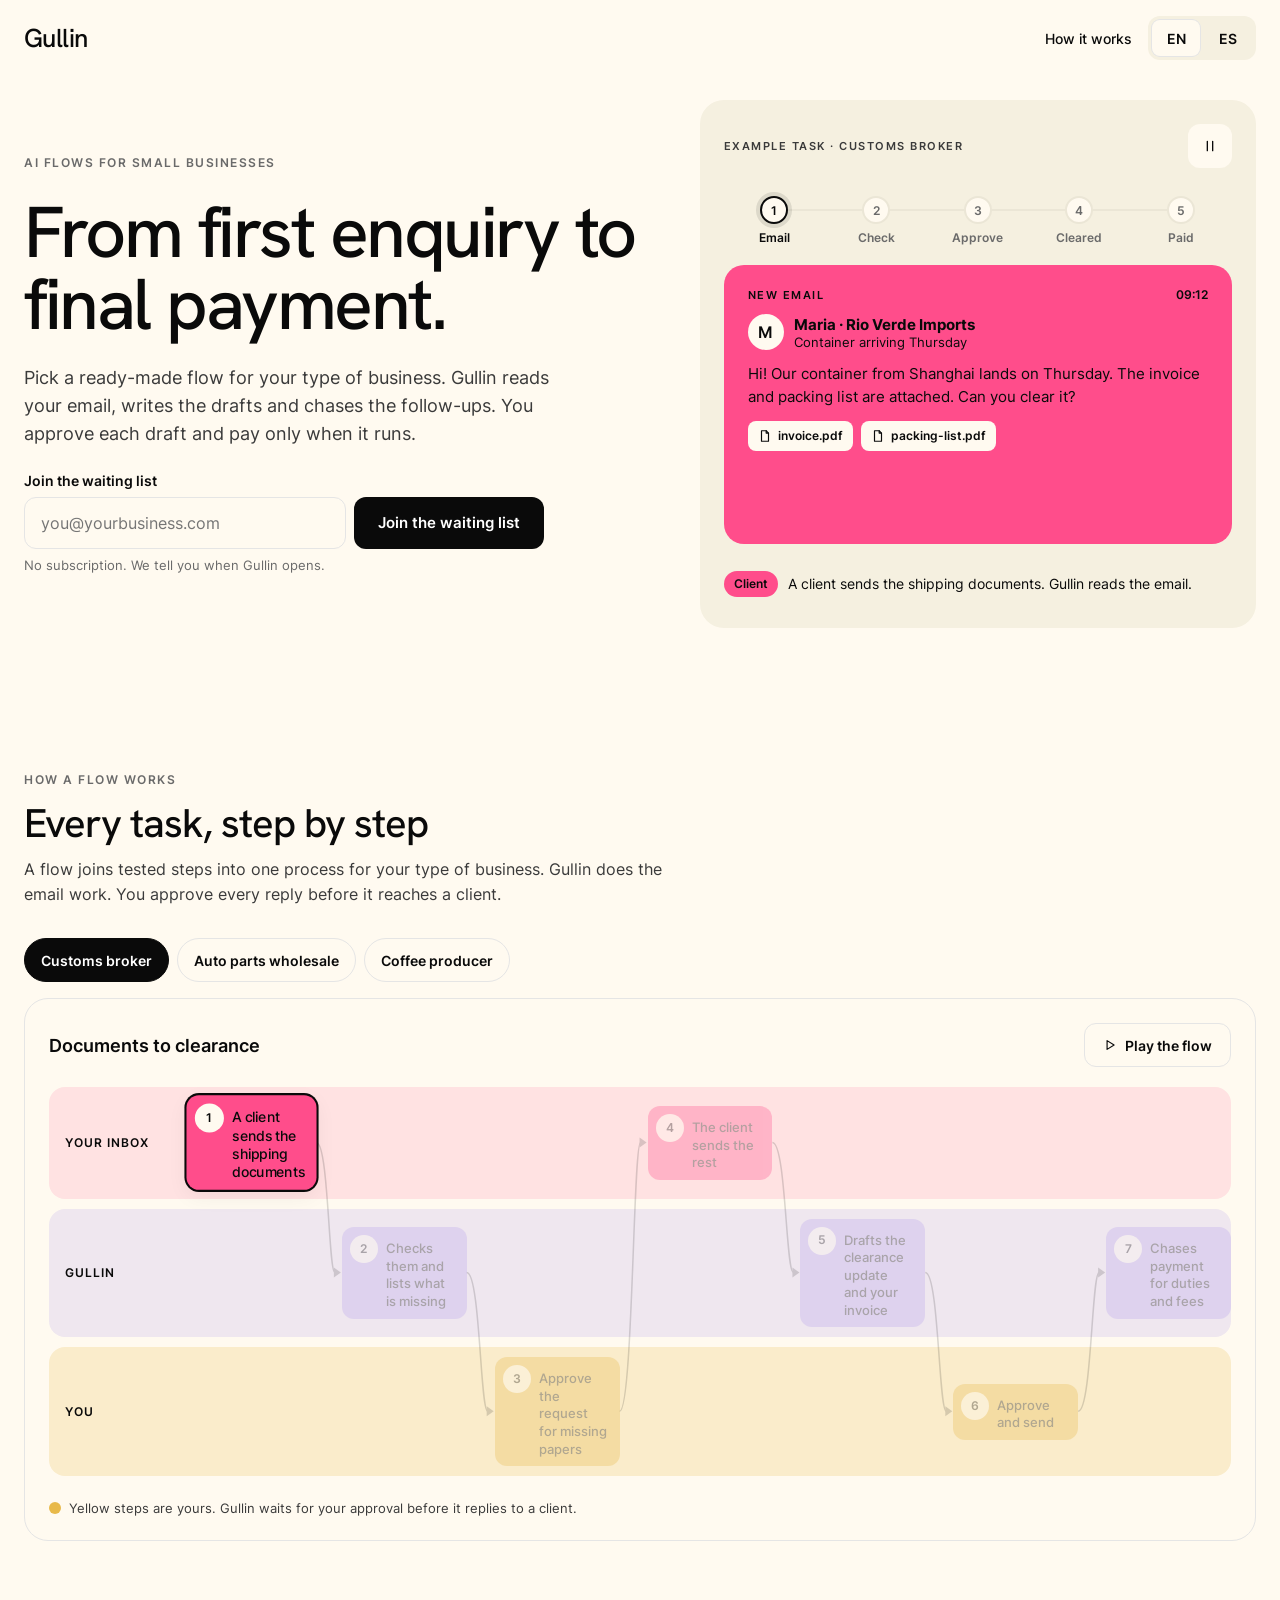
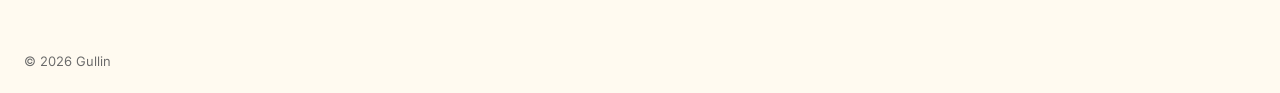
==== commit 3b218df1: "Customs broker example, new business flows and updated banners - Hero example task is now a customs " ====
--- a/index.html
+++ b/index.html
@@ -51,7 +51,7 @@
       <!-- Live example task: filled and driven by flow.js -->
       <section class="demo" id="demo" aria-labelledby="demo-title">
         <div class="demo-head">
-          <span class="tag" id="demo-title" data-f="demoTag">Example task · Copywriter</span>
+          <span class="tag" id="demo-title" data-f="demoTag">Example task · Customs broker</span>
           <span class="spacer"></span>
           <button type="button" class="icon-btn" id="demo-toggle" aria-label="Pause">
             <svg class="i-pause" width="16" height="16" viewBox="0 0 24 24" fill="none" stroke="currentColor" stroke-width="2" stroke-linecap="round" aria-hidden="true"><path d="M8 5v14M16 5v14"></path></svg>
@@ -66,21 +66,25 @@
           <!-- 1 · email -->
           <article class="panel panel-email" data-step="0">
             <span class="panel-head"><span class="tag" data-f="s0tag">New email</span><span class="spacer"></span><span class="time">09:12</span></span>
-            <span class="from"><span class="avatar" aria-hidden="true">S</span><span class="who"><strong>Sam · Brightwater</strong><span data-f="subject">Blog post for March?</span></span></span>
-            <p class="panel-body" data-f="enquiry">Hi! Do you have time for a 2,000-word post in March? Our budget is about $1,000.</p>
+            <span class="from"><span class="avatar" aria-hidden="true">M</span><span class="who"><strong>Maria · Rio Verde Imports</strong><span data-f="subject">Container arriving Thursday</span></span></span>
+            <p class="panel-body" data-f="enquiry">Hi! Our container from Shanghai lands on Thursday. The invoice and packing list are attached. Can you clear it?</p>
+            <span class="attachments">
+              <span class="file"><svg width="14" height="14" viewBox="0 0 24 24" fill="none" stroke="currentColor" stroke-width="2" stroke-linecap="round" stroke-linejoin="round" aria-hidden="true"><path d="M14 3H6v18h12V7z"></path><path d="M14 3v4h4"></path></svg><span data-f="file1">invoice.pdf</span></span>
+              <span class="file"><svg width="14" height="14" viewBox="0 0 24 24" fill="none" stroke="currentColor" stroke-width="2" stroke-linecap="round" stroke-linejoin="round" aria-hidden="true"><path d="M14 3H6v18h12V7z"></path><path d="M14 3v4h4"></path></svg><span data-f="file2">packing-list.pdf</span></span>
+            </span>
           </article>
 
           <!-- 2 · Gullin writes -->
           <article class="panel panel-draft" data-step="1">
             <span class="panel-head"><svg width="16" height="16" viewBox="0 0 24 24" fill="none" stroke="currentColor" stroke-width="1.75" stroke-linejoin="round" aria-hidden="true"><path d="M12 3l1.8 5.2L19 10l-5.2 1.8L12 17l-1.8-5.2L5 10l5.2-1.8z"></path></svg><span class="tag" data-f="s1tag">Gullin writes</span></span>
-            <strong class="panel-title" data-f="s1title">Reply with your rates and dates</strong>
+            <strong class="panel-title" data-f="s1title">Request for the missing papers</strong>
             <p class="panel-body typing"><span id="demo-typed"></span><span class="caret" aria-hidden="true"></span></p>
           </article>
 
           <!-- 3 · you approve -->
           <article class="panel panel-approve" data-step="2">
             <span class="panel-head"><span class="tag" data-f="s2tag">You approve</span><span class="spacer"></span><span class="your-turn" data-f="yourTurn">Your turn</span></span>
-            <strong class="panel-title" data-f="s2title">Send the reply to Sam?</strong>
+            <strong class="panel-title" data-f="s2title">Send the request to Maria?</strong>
             <label class="sr-only" for="demo-draft" data-f="draftLabel">Draft reply</label>
             <textarea id="demo-draft" class="draft" rows="4" readonly></textarea>
             <span class="actions">
@@ -91,18 +95,18 @@
 
           <!-- 4 · invoice -->
           <article class="panel panel-invoice" data-step="3">
-            <span class="panel-head"><span class="tag" data-f="s3tag">Invoice sent</span><span class="spacer"></span><span class="time">#0042</span></span>
-            <span class="invoice-row"><span data-f="invoiceLine">Brightwater · Blog post, March</span><strong>$1,040</strong></span>
-            <span class="invoice-meta" data-f="invoiceDue">Due in 14 days</span>
-            <span class="sent-line"><svg width="16" height="16" viewBox="0 0 24 24" fill="none" stroke="currentColor" stroke-width="2" stroke-linecap="round" stroke-linejoin="round" aria-hidden="true"><path d="M4 12l16-8-6 16-3-7z"></path></svg><span data-f="invoiceSent">Sent to sam@brightwater.example</span></span>
+            <span class="panel-head"><span class="tag" data-f="s3tag">Shipment cleared</span><span class="spacer"></span><span class="time">#0042</span></span>
+            <span class="invoice-row"><span data-f="invoiceLine">Rio Verde Imports · Customs clearance</span><strong>$620</strong></span>
+            <span class="invoice-meta" data-f="invoiceDue">Invoice due in 14 days</span>
+            <span class="sent-line"><svg width="16" height="16" viewBox="0 0 24 24" fill="none" stroke="currentColor" stroke-width="2" stroke-linecap="round" stroke-linejoin="round" aria-hidden="true"><path d="M4 12l16-8-6 16-3-7z"></path></svg><span data-f="invoiceSent">Update and invoice sent to maria@rioverde.example</span></span>
           </article>
 
           <!-- 5 · paid -->
           <article class="panel panel-paid" data-step="4">
             <span class="paid-tick" aria-hidden="true"><svg width="22" height="22" viewBox="0 0 24 24" fill="none" stroke="currentColor" stroke-width="3" stroke-linecap="round" stroke-linejoin="round"><path d="M5 12.5l4.5 4.5L19 7.5"></path></svg></span>
             <span class="tag" data-f="s4tag">Invoice paid</span>
-            <strong class="paid-amount">$1,040</strong>
-            <span data-f="s4body">Brightwater paid. The task is done.</span>
+            <strong class="paid-amount">$620</strong>
+            <span data-f="s4body">Rio Verde Imports paid. The shipment is done.</span>
           </article>
         </div>
 
@@ -115,7 +119,7 @@
       <div class="how-intro">
         <span class="clay-eyebrow" data-i18n="howEyebrow">How a flow works</span>
         <h2 class="clay-display-md" id="how-title" data-i18n="howTitle">Every task, step by step</h2>
-        <p class="clay-body-md" data-i18n="howSub">A flow joins tested steps into one process for your type of business. Gullin does the email work. You approve every message before it reaches a client.</p>
+        <p class="clay-body-md" data-i18n="howSub">A flow joins tested steps into one process for your type of business. Gullin does the email work. You approve every reply before it reaches a client.</p>
       </div>
 
       <div class="tabs" role="tablist" id="flow-tabs" aria-label="Business type" data-i18n-attr="aria-label:tabsLabel"></div>
@@ -134,7 +138,7 @@
             <svg class="links" id="links" aria-hidden="true"></svg>
           </div>
         </div>
-        <p class="legend"><span class="legend-dot lane-you" aria-hidden="true"></span><span data-i18n="legend">Yellow steps are yours. Nothing reaches a client until you approve it.</span></p>
+        <p class="legend"><span class="legend-dot lane-you" aria-hidden="true"></span><span data-i18n="legend">Yellow steps are yours. Gullin waits for your approval before it replies to a client.</span></p>
       </div>
     </section>
 
--- a/assets/css/site.css
+++ b/assets/css/site.css
@@ -90,6 +90,9 @@
 .avatar{display:grid;place-items:center;flex:none;width:36px;height:36px;border-radius:var(--radius-full);background:var(--clay-canvas);font-weight:600}
 .who{display:flex;flex-direction:column;font-size:13px}
 .who strong{font-size:15px}
+
+.attachments{display:flex;flex-wrap:wrap;gap:var(--space-xs)}
+.file{display:inline-flex;align-items:center;gap:6px;height:30px;padding:0 10px;border-radius:var(--radius-sm);background:var(--clay-canvas);font-size:12px;font-weight:600}
 
 .panel-draft{background:var(--clay-lavender)}
 .typing{min-height:6.2em}
